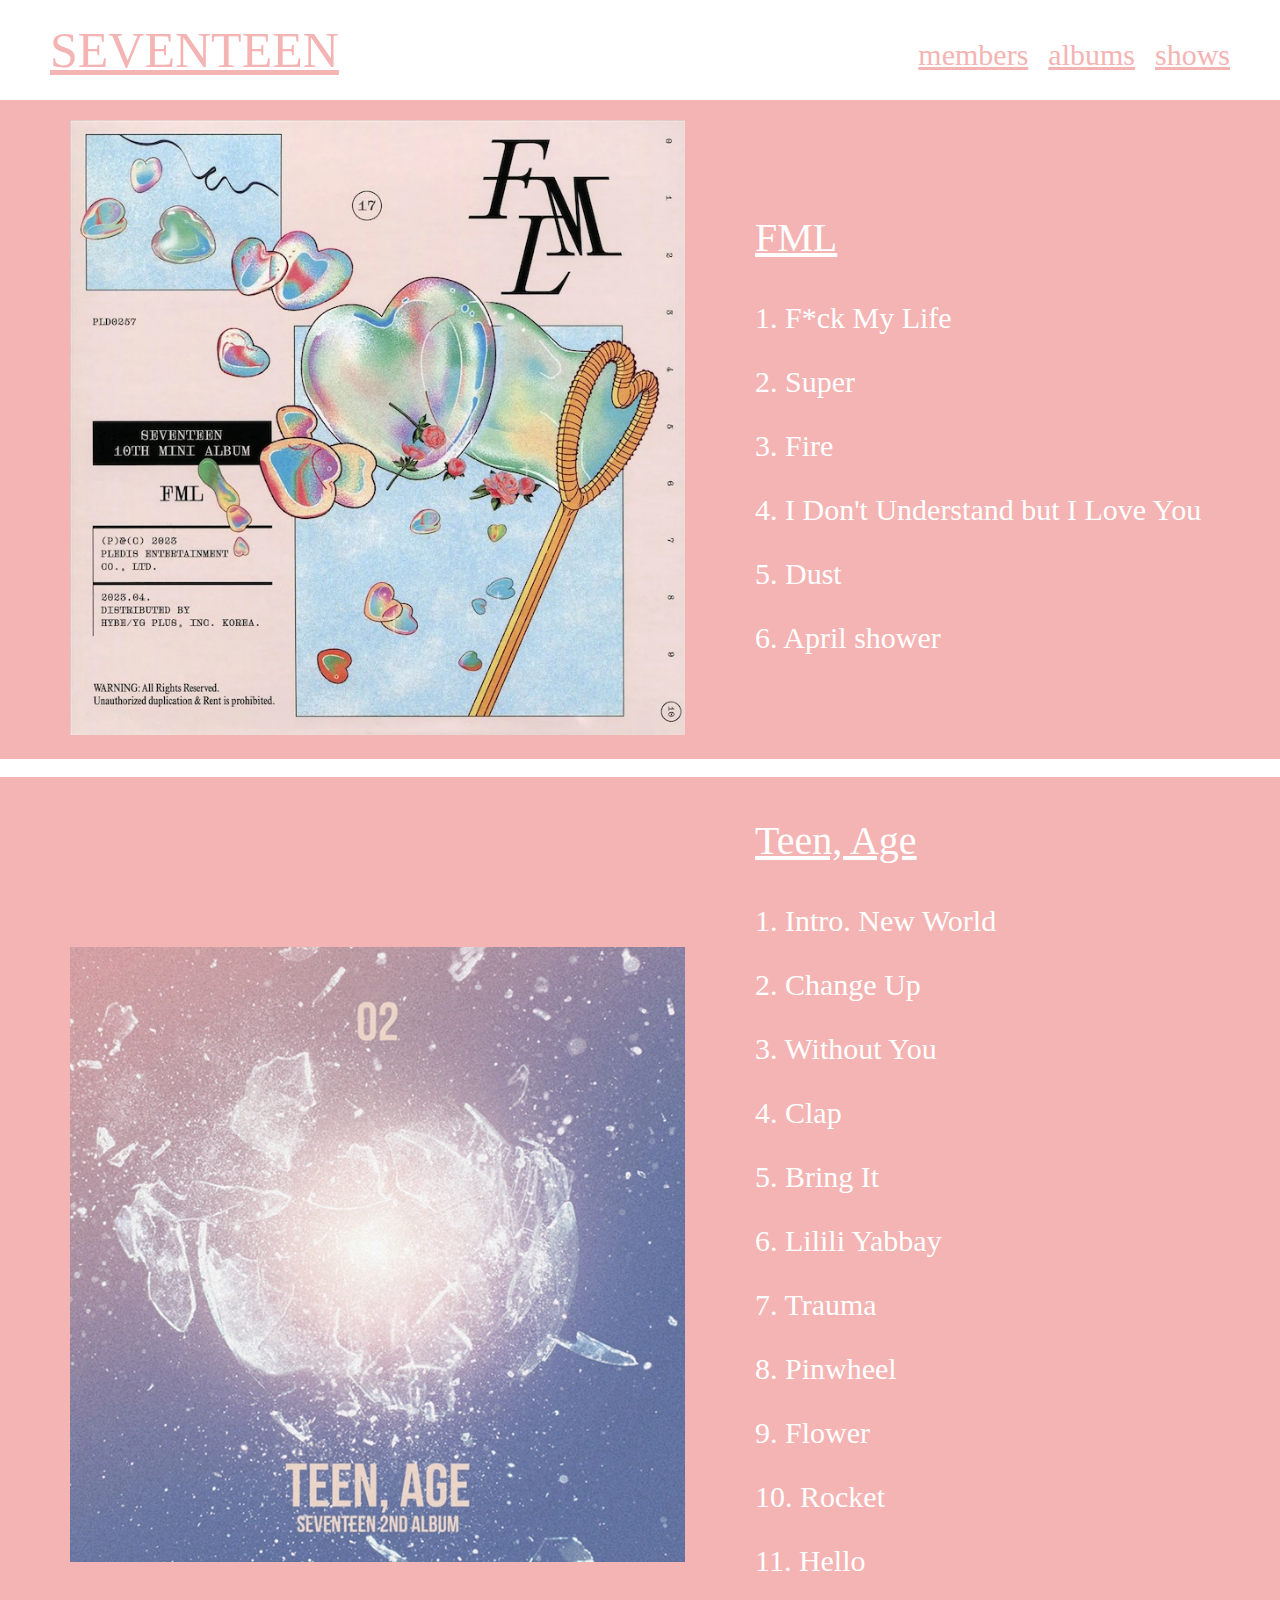
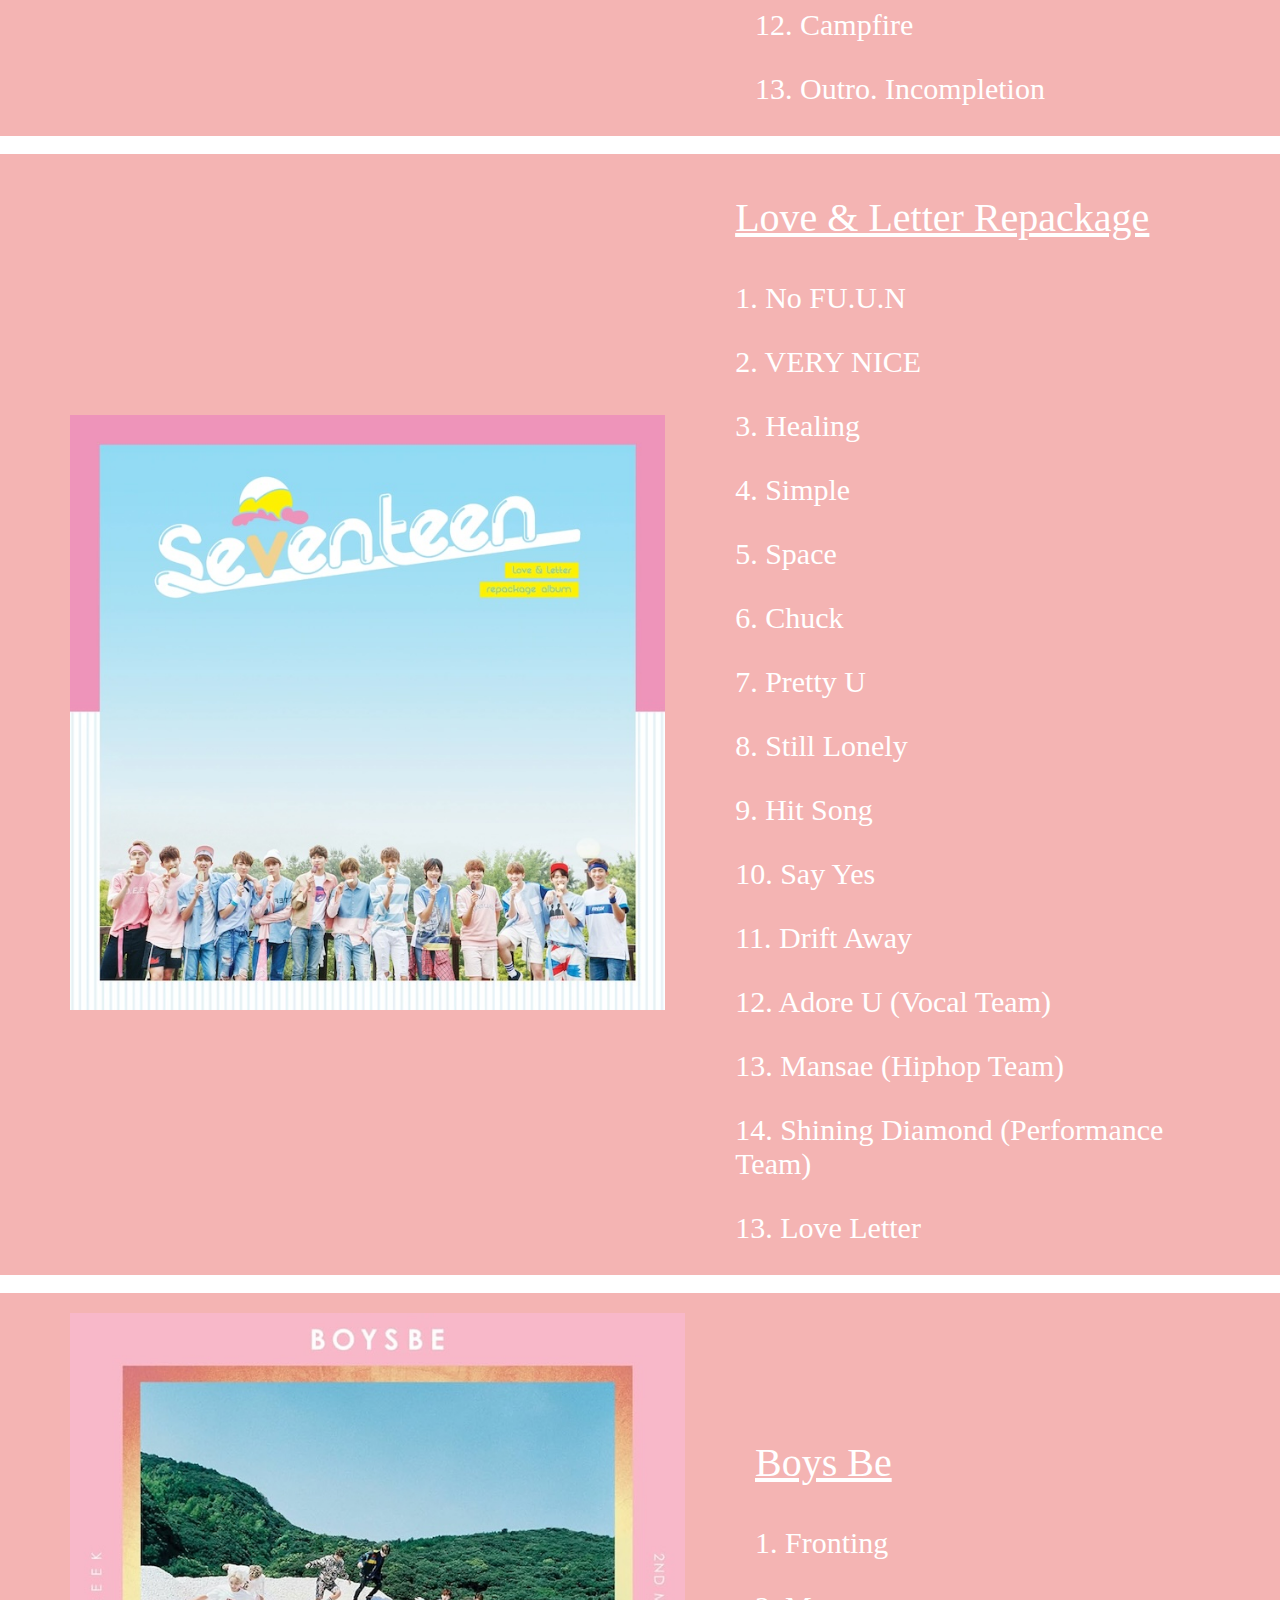
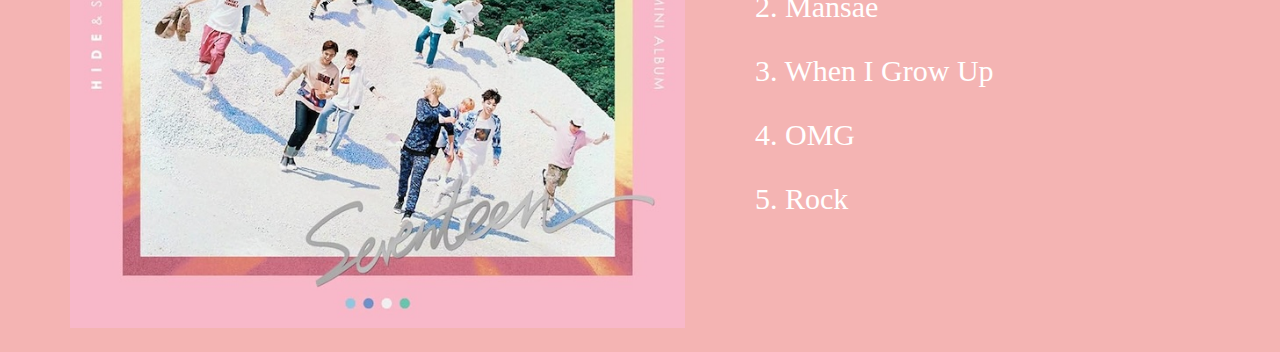
==== albums.html @ 80bde295 "This is my midterm site" ====
<!DOCTYPE html>
<html>
<head>
	<meta charset="utf-8">
	<meta name="viewport" content="width=device-width, initial-scale=1">
	<link rel="stylesheet" type="text/css" href="style.css">
	<title>albums</title>
</head>
<body>
	<div class="navigator">
		<div class="button1"><a href="index.html">SEVENTEEN</a></div>

		<div class="navigator1">
		<div class="button"><a href="members.html">members</a></div>
		<div class="button"><a href="albums.html">albums</a></div>
		<div class="button"><a href="shows.html">shows</a></div>
		</div>
	</div>

	<div class="albums">
		<div class="albumcover"><a href="https://open.spotify.com/album/1JBzeeCJ3axQMVkqWbKh0I?si=pcQybGTaSi-k6mkWJVpyJg"><img src="fml.jpeg" style="width: 100%; height: 100%;"></a></div>
		<div class="descriptiona">
			<p class="albumname"><a href="https://open.spotify.com/album/1JBzeeCJ3axQMVkqWbKh0I?si=pcQybGTaSi-k6mkWJVpyJg">FML</a></p>
			<p>1. F*ck My Life</p>
			<p>2. Super</p>
			<p>3. Fire</p>
			<p>4. I Don't Understand but I Love You</p>
			<p>5. Dust</p>
			<p>6. April shower</p>
		</div>
	</div>
	<br>
	<div class="albums">
		<div class="albumcover"><a href="https://open.spotify.com/album/5aHdNainJWMc3n2AqfiOg5?si=Ise_SypOTqKGBBrIMsXgfw"><img src="teenage.jpeg" style="width: 100%; height: 100%;"></a></div>
		<div class="descriptiona">
			<p class="albumname"><a href="https://open.spotify.com/album/5aHdNainJWMc3n2AqfiOg5?si=Ise_SypOTqKGBBrIMsXgfw">Teen, Age</a></p>
			<p>1. Intro. New World</p>
			<p>2. Change Up</p>
			<p>3. Without You</p>
			<p>4. Clap</p>
			<p>5. Bring It</p>
			<p>6. Lilili Yabbay</p>
			<p>7. Trauma</p>
			<p>8. Pinwheel</p>
			<p>9. Flower</p>
			<p>10. Rocket</p>
			<p>11. Hello</p>
			<p>12. Campfire</p>
			<p>13. Outro. Incompletion</p>
		</div>
	</div>
	<br>
	<div class="albums">
		<div class="albumcover"><a href="https://open.spotify.com/album/7mP7AFehQDonPKEQiXvpvB?si=qdcS0uqdTvGX3zk4WMymvQ"><img src="loveletterrepackage.jpeg" style="width: 100%; height: 100%;"></a></div>
		<div class="descriptiona">
			<p class="albumname"><a href="https://open.spotify.com/album/7mP7AFehQDonPKEQiXvpvB?si=qdcS0uqdTvGX3zk4WMymvQ">Love & Letter Repackage</a></p>
			<p>1. No FU.U.N</p>
			<p>2. VERY NICE</p>
			<p>3. Healing</p>
			<p>4. Simple</p>
			<p>5. Space</p>
			<p>6. Chuck</p>
			<p>7. Pretty U</p>
			<p>8. Still Lonely</p>
			<p>9. Hit Song</p>
			<p>10. Say Yes</p>
			<p>11. Drift Away</p>
			<p>12. Adore U (Vocal Team)</p>
			<p>13. Mansae (Hiphop Team)</p>
			<p>14. Shining Diamond (Performance Team)</p>
			<p>13. Love Letter</p>
		</div>
	</div>
	<br>
	<div class="albums">
		<div class="albumcover"><a href="https://open.spotify.com/album/18aXrsD7zdPD6NSIfdwExD?si=NzVNGzzzT3SLci0Tb4jmgQ"><img src="boysbe.jpg" style="width: 100%; height: 100%;"></a></div>
		<div class="descriptiona">
			<p class="albumname"><a href="https://open.spotify.com/album/18aXrsD7zdPD6NSIfdwExD?si=NzVNGzzzT3SLci0Tb4jmgQ">Boys Be</a></p>
			<p>1. Fronting</p>
			<p>2. Mansae</p>
			<p>3. When I Grow Up</p>
			<p>4. OMG</p>
			<p>5. Rock</p>
		</div>
	</div>

</body>
</html>
---- style.css ----
body {
	box-sizing: border-box;
	margin: 0px;
}

.navigator {
	display: flex;
	padding-left: 50px;
	padding-right: 50px;
	justify-content: space-between;
	font-family: 'Gulfs Display';
	height: 100px;
	align-items: center;
}

.button {
	font-size: 30px;
	padding-top: 10px;
	text-align: center;
	padding-left: 20px;
}

.navigator1 {
	display: flex;
}

.button1 {
	width: 330px;
	font-size: 50px;
}

a:visited, a:link {
	color: #f4b4b3;
}

a:active {
	color: #91a8d0;
}

a:hover {
	color: #91a8d0;
}

.albumname > a, .albumname > a:visited {
	color: #fff;
}

.albumname > a:hover{
	color: #91a8d0;
}

.description {
	padding-left: 50px;
	padding-right: 50px;
	padding-top: 20px;
	font-family: "Chalkboard";
	font-size: 20px;
	line-height: 22px;
	color: #91a8d0;
	height: auto;
}

.members1 {
	display: flex;
	padding-right: 50px;
	flex-wrap: wrap;
}

.members2 {
	padding-left: 50px;
	font-family: 'Gulfs Display';
	font-size: 40px;
	line-height: 0px;
	width: 29%;
}

.albums {
	display: flex;
	align-items: center;
	background: #f4b4b3;
	padding-left: 50px;
}

.albumcover {
	width: 50%;
	height: auto;
	max-height: 100%;
	padding: 20px;
}

.descriptiona {
	padding-right: 50px;
	padding-left: 50px;
	font-family: "Chalkboard";
	font-size: 30px;
	color: #fff;
}

.albumname {
		font-family: 'Gulfs Display';
		font-size: 40px;
}

.goingseventeen {
	display: flex;
	flex-wrap: wrap;
	justify-content: space-around;
}

.members2 > a, .members2 > a:visited {
	color: #000;
}

.members2 > a:hover{
	color: #f4b4b3;
}
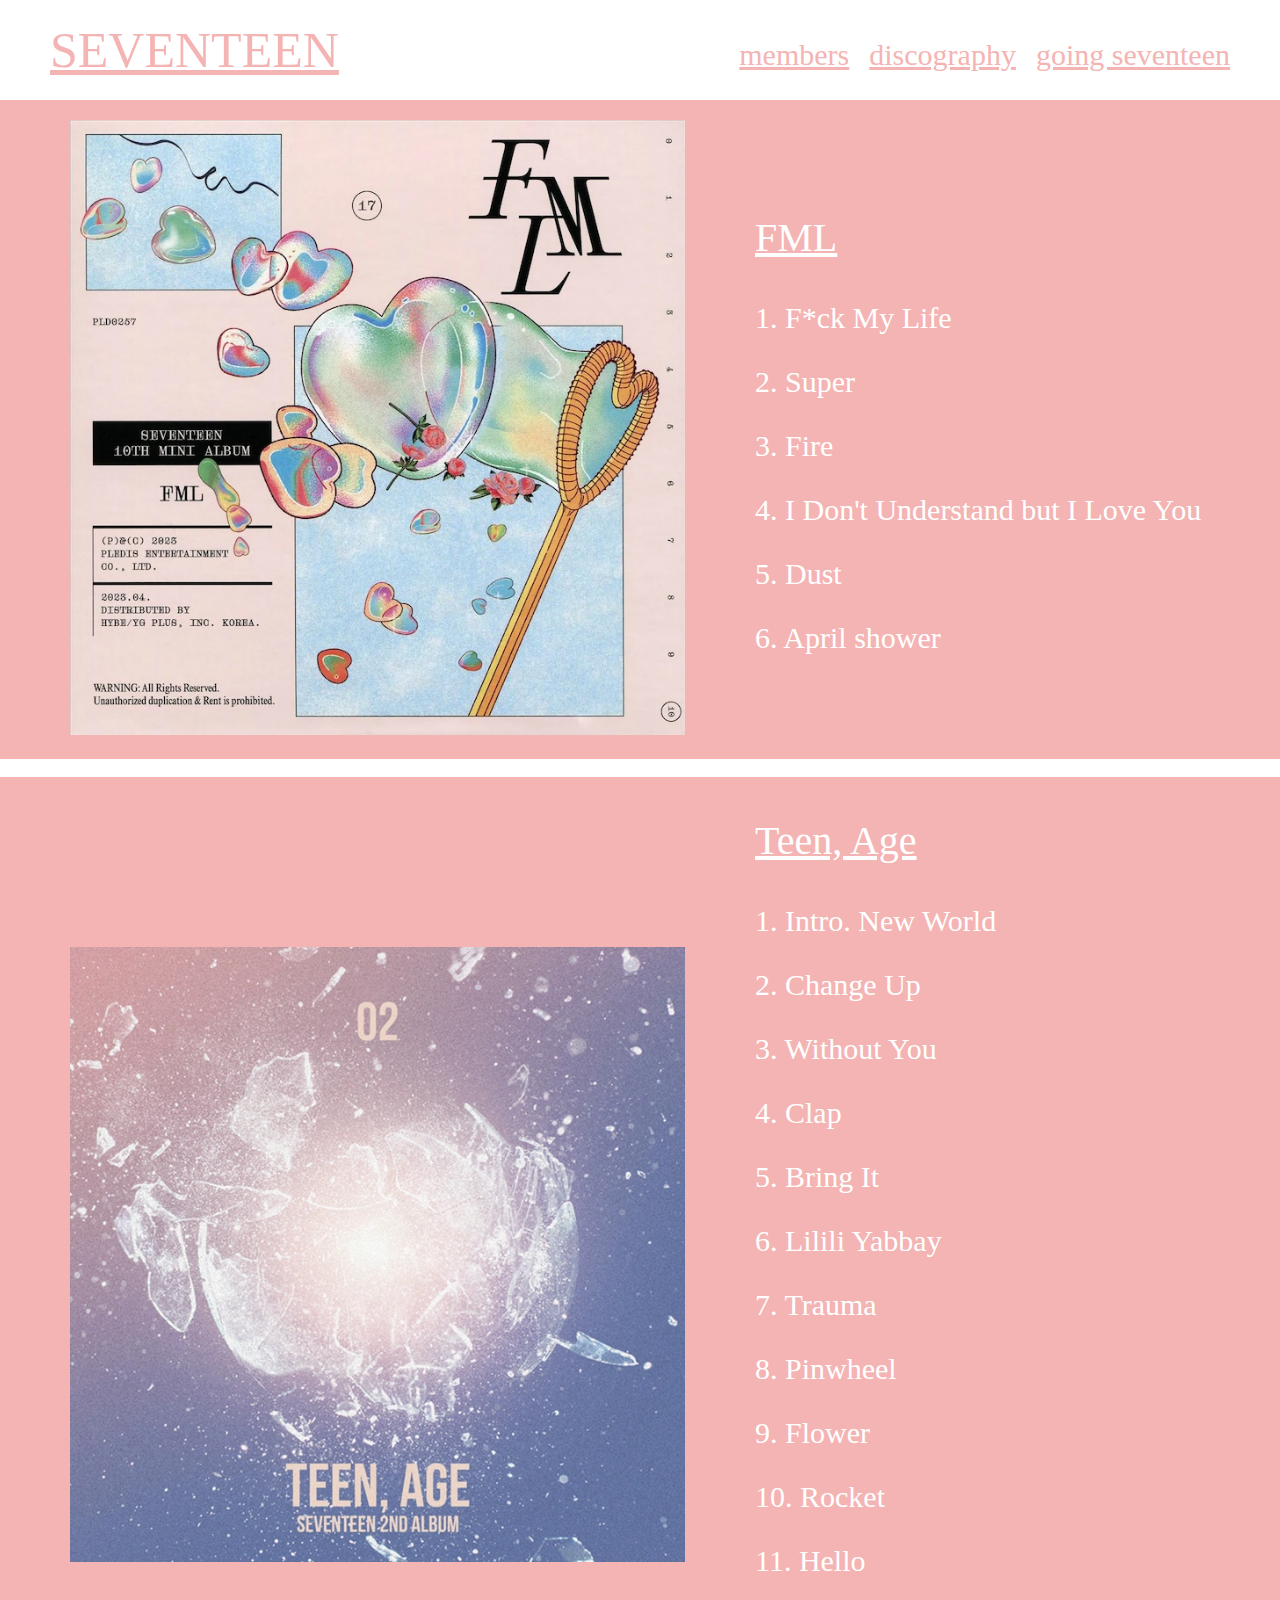
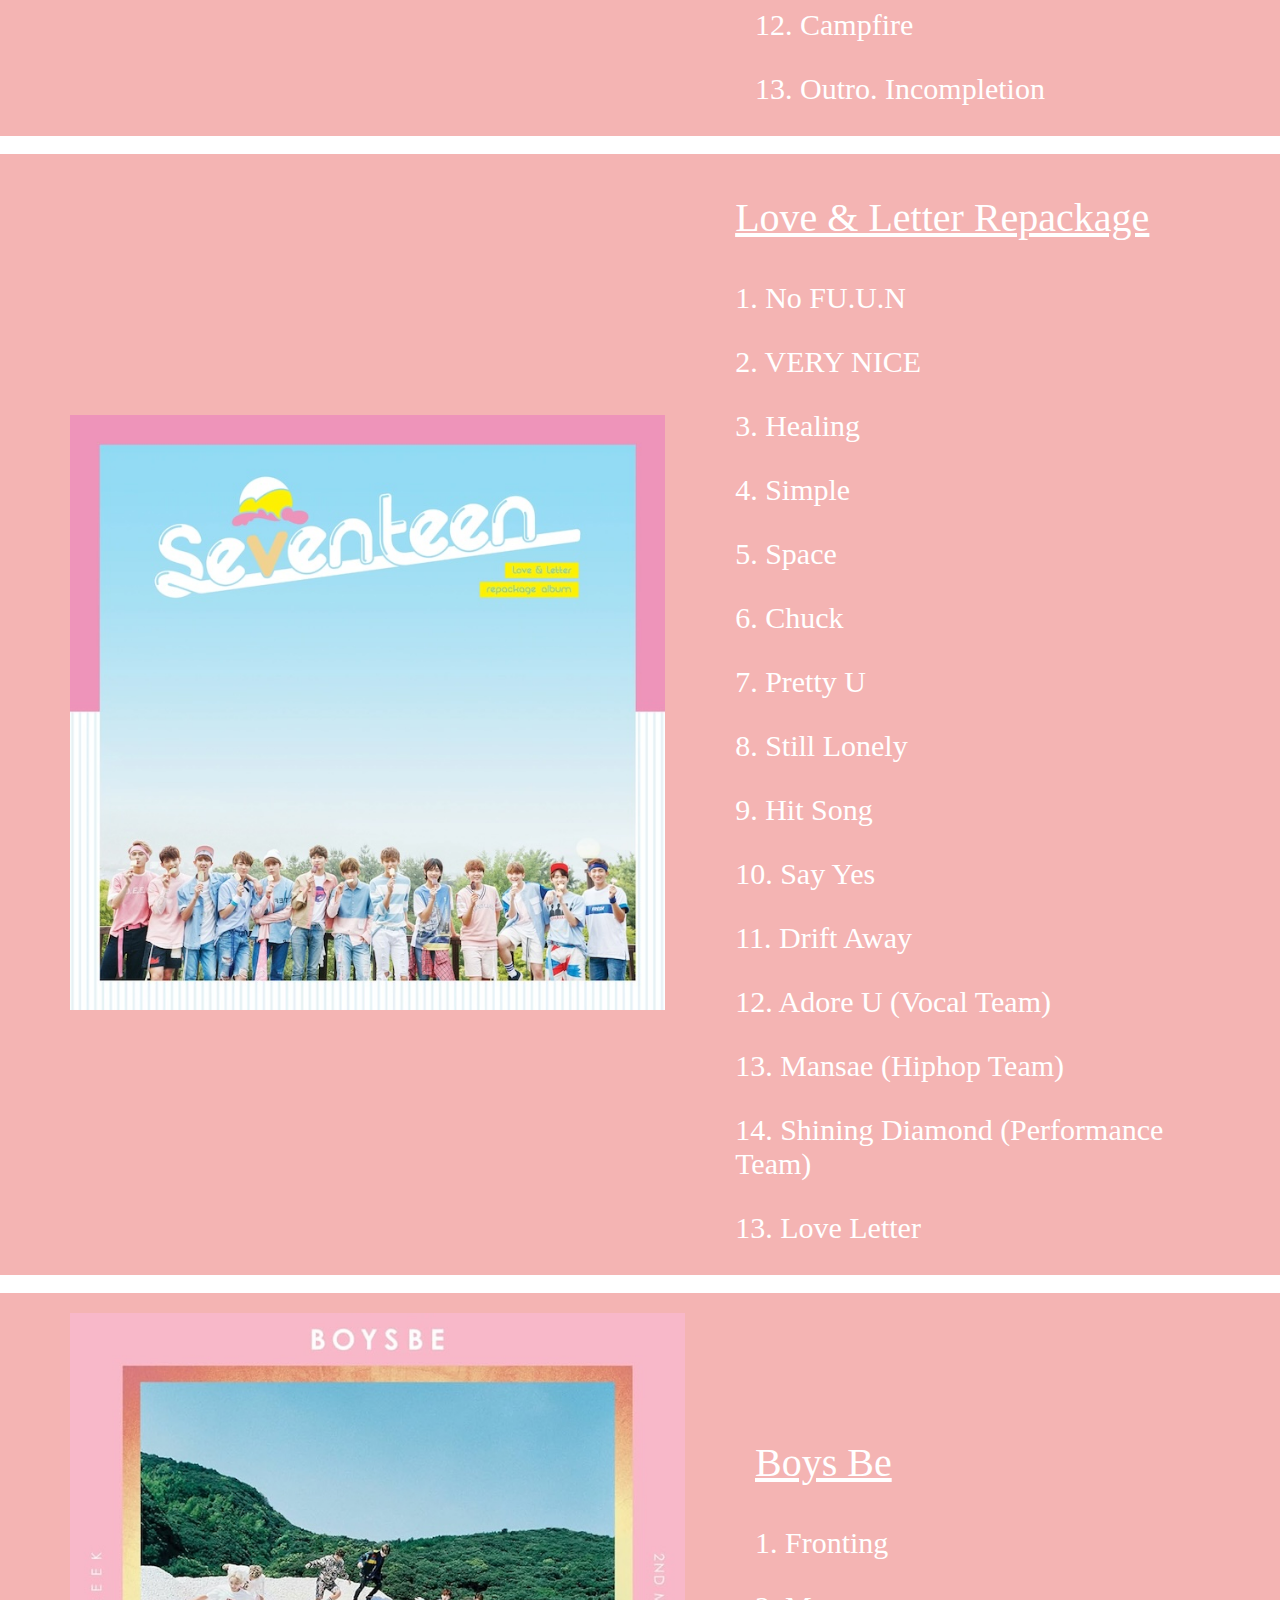
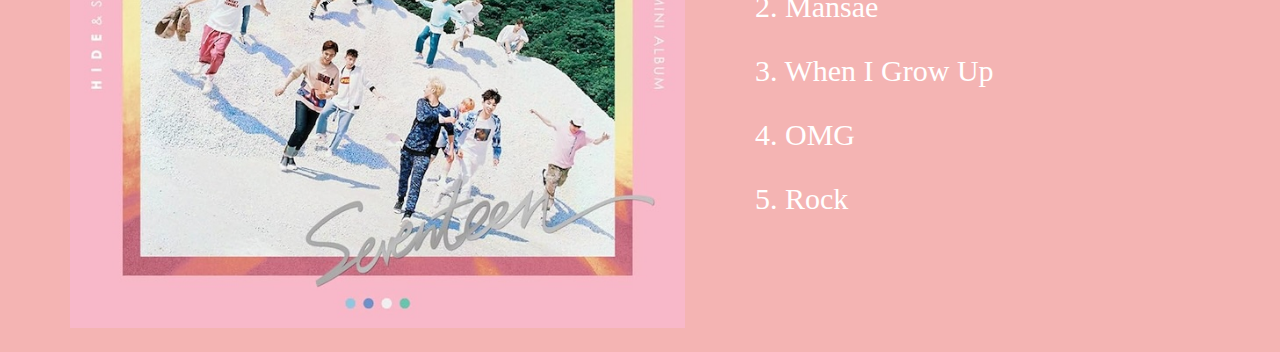
==== commit cd62ef99: "This is my midterm site" ====
--- a/albums.html
+++ b/albums.html
@@ -4,7 +4,7 @@
 	<meta charset="utf-8">
 	<meta name="viewport" content="width=device-width, initial-scale=1">
 	<link rel="stylesheet" type="text/css" href="style.css">
-	<title>albums</title>
+	<title>discography</title>
 </head>
 <body>
 	<div class="navigator">
@@ -12,8 +12,8 @@
 
 		<div class="navigator1">
 		<div class="button"><a href="members.html">members</a></div>
-		<div class="button"><a href="albums.html">albums</a></div>
-		<div class="button"><a href="shows.html">shows</a></div>
+		<div class="button"><a href="albums.html">discography</a></div>
+		<div class="button"><a href="shows.html">going seventeen</a></div>
 		</div>
 	</div>
 
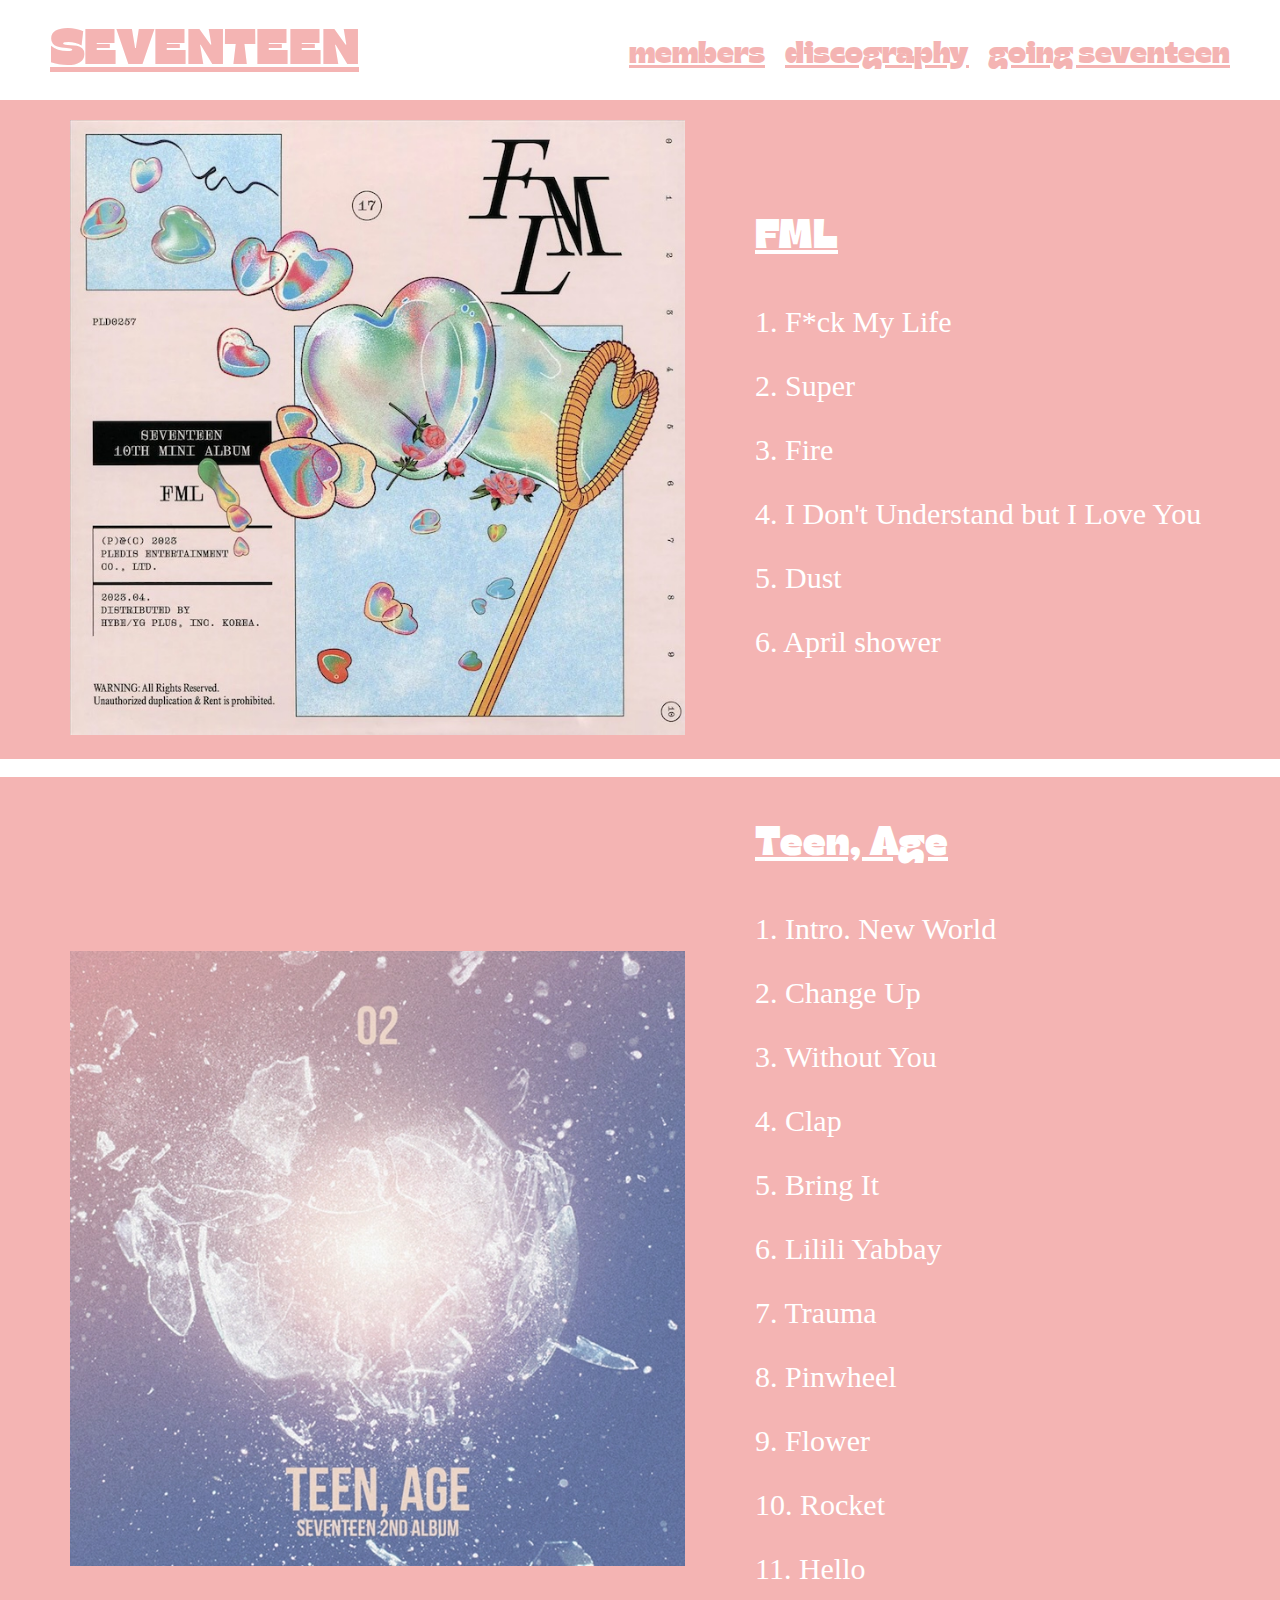
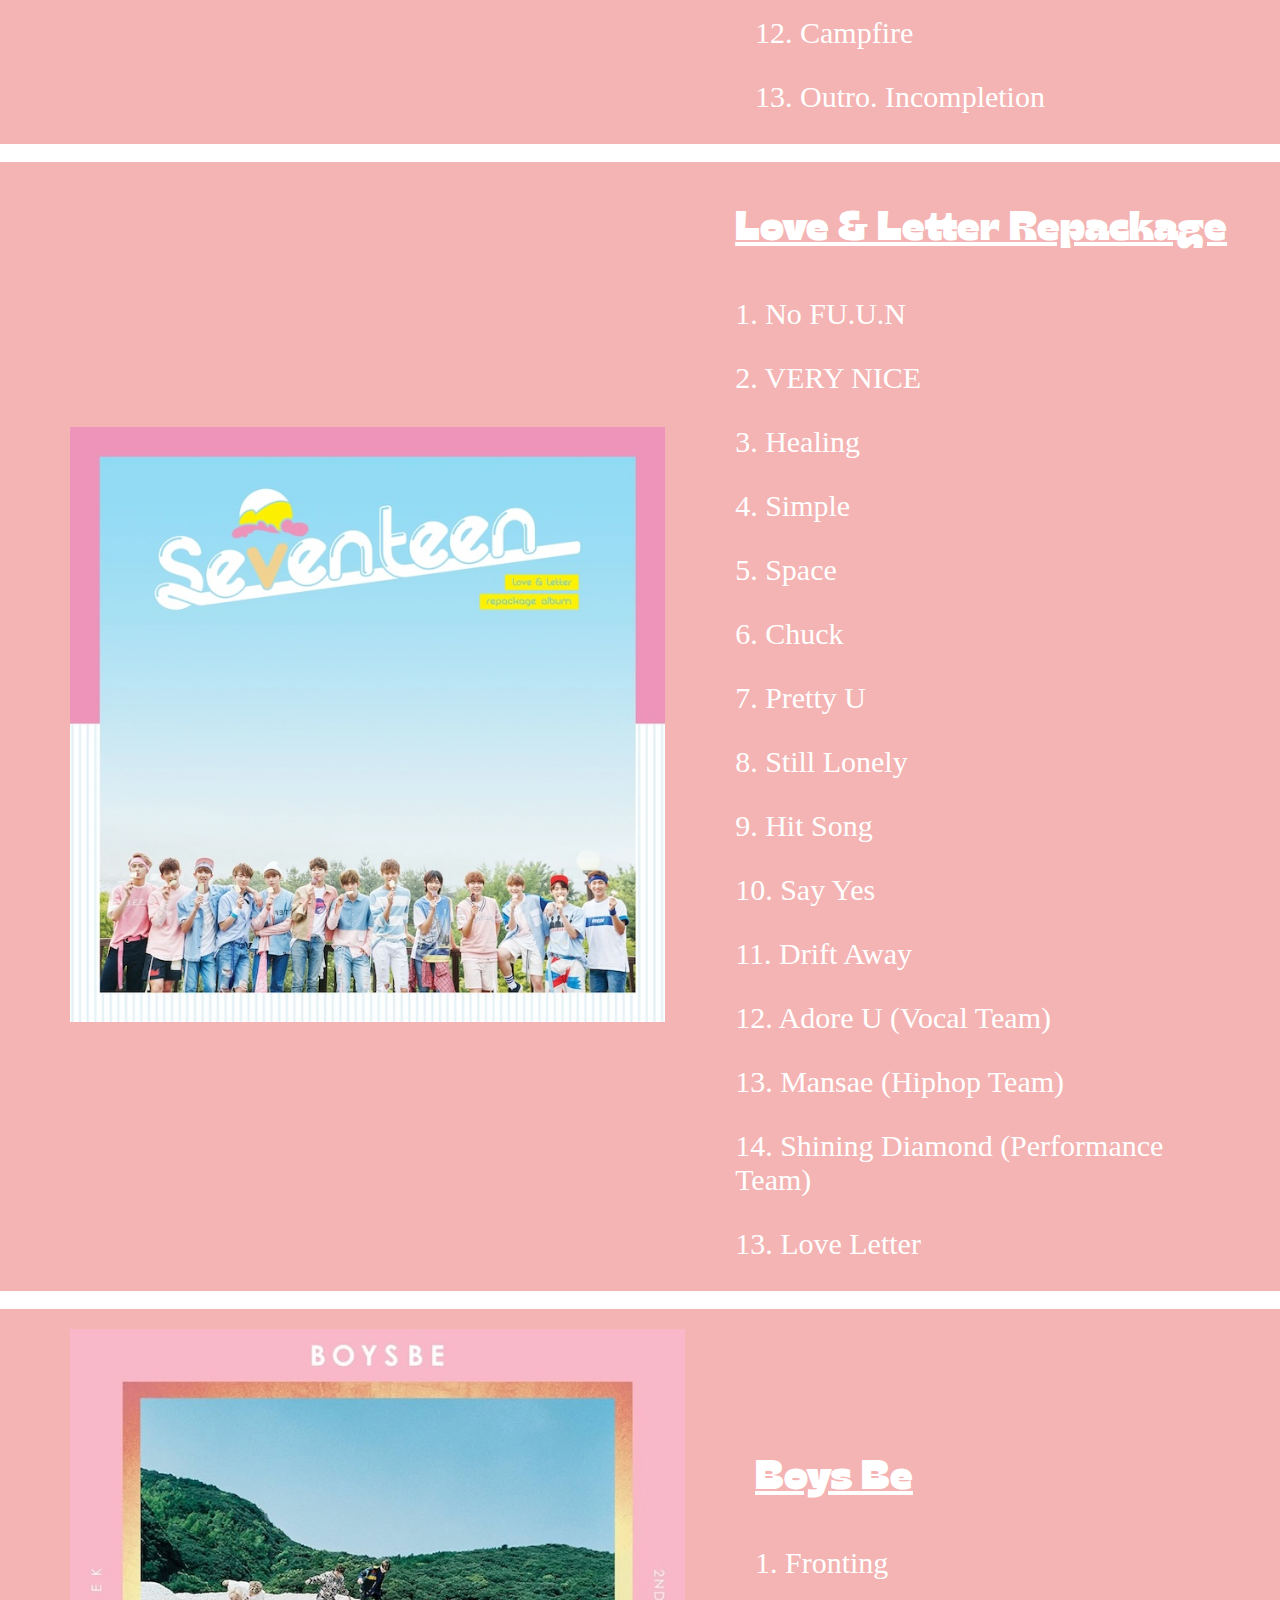
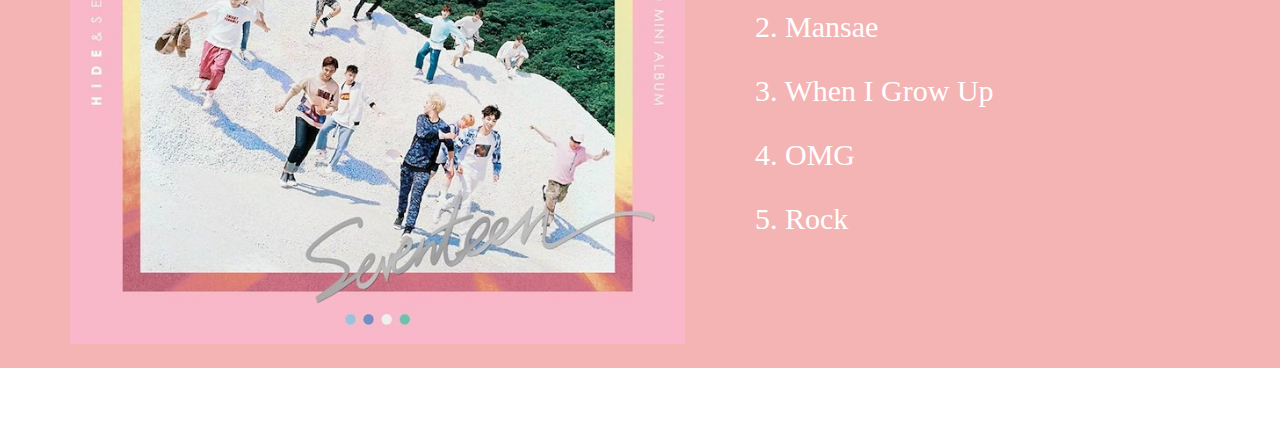
==== commit 2376fc11: "This is my midterm media query revision site." ====
--- a/albums.html
+++ b/albums.html
@@ -14,6 +14,14 @@
 		<div class="button"><a href="members.html">members</a></div>
 		<div class="button"><a href="albums.html">discography</a></div>
 		<div class="button"><a href="shows.html">going seventeen</a></div>
+		</div>
+	</div>
+	<div class="navigatorsmall">
+		<p><div class="button1small"><a href="index.html">SEVENTEEN</a></div></p>
+		<div class="navigator1small">
+		<P><div class="buttonsmall"><a href="members.html">members</a></div></p>
+		<p><div class="buttonsmall"><a href="albums.html">discography</a></div></p>
+		<p><div class="buttonsmall"><a href="shows.html">going seventeen</a></div></p>
 		</div>
 	</div>
 
@@ -84,5 +92,72 @@
 		</div>
 	</div>
 
+	<div class="albumssmall">
+		<div class="albumcoversmall"><a href="https://open.spotify.com/album/1JBzeeCJ3axQMVkqWbKh0I?si=pcQybGTaSi-k6mkWJVpyJg"><img src="fml.jpeg" style="width: 100%; height: 100%;"></a></div>
+		<div class="descriptionasmall">
+			<p class="albumnamesmall"><a href="https://open.spotify.com/album/1JBzeeCJ3axQMVkqWbKh0I?si=pcQybGTaSi-k6mkWJVpyJg">FML</a></p>
+			<p>1. F*ck My Life</p>
+			<p>2. Super</p>
+			<p>3. Fire</p>
+			<p>4. I Don't Understand but I Love You</p>
+			<p>5. Dust</p>
+			<p>6. April shower</p>
+		</div>
+	</div>
+	<br>
+	<div class="albumssmall">
+		<div class="albumcoversmall"><a href="https://open.spotify.com/album/5aHdNainJWMc3n2AqfiOg5?si=Ise_SypOTqKGBBrIMsXgfw"><img src="teenage.jpeg" style="width: 100%; height: 100%;"></a></div>
+		<div class="descriptionasmall">
+			<p class="albumnamesmall"><a href="https://open.spotify.com/album/5aHdNainJWMc3n2AqfiOg5?si=Ise_SypOTqKGBBrIMsXgfw">Teen, Age</a></p>
+			<p>1. Intro. New World</p>
+			<p>2. Change Up</p>
+			<p>3. Without You</p>
+			<p>4. Clap</p>
+			<p>5. Bring It</p>
+			<p>6. Lilili Yabbay</p>
+			<p>7. Trauma</p>
+			<p>8. Pinwheel</p>
+			<p>9. Flower</p>
+			<p>10. Rocket</p>
+			<p>11. Hello</p>
+			<p>12. Campfire</p>
+			<p>13. Outro. Incompletion</p>
+		</div>
+	</div>
+	<br>
+	<div class="albumssmall">
+		<div class="albumcoversmall"><a href="https://open.spotify.com/album/7mP7AFehQDonPKEQiXvpvB?si=qdcS0uqdTvGX3zk4WMymvQ"><img src="loveletterrepackage.jpeg" style="width: 100%; height: 100%;"></a></div>
+		<div class="descriptionasmall">
+			<p class="albumnamesmall"><a href="https://open.spotify.com/album/7mP7AFehQDonPKEQiXvpvB?si=qdcS0uqdTvGX3zk4WMymvQ">Love & Letter Repackage</a></p>
+			<p>1. No FU.U.N</p>
+			<p>2. VERY NICE</p>
+			<p>3. Healing</p>
+			<p>4. Simple</p>
+			<p>5. Space</p>
+			<p>6. Chuck</p>
+			<p>7. Pretty U</p>
+			<p>8. Still Lonely</p>
+			<p>9. Hit Song</p>
+			<p>10. Say Yes</p>
+			<p>11. Drift Away</p>
+			<p>12. Adore U (Vocal Team)</p>
+			<p>13. Mansae (Hiphop Team)</p>
+			<p>14. Shining Diamond (Performance Team)</p>
+			<p>13. Love Letter</p>
+		</div>
+	</div>
+	<br>
+	<div class="albumssmall">
+		<div class="albumcoversmall"><a href="https://open.spotify.com/album/18aXrsD7zdPD6NSIfdwExD?si=NzVNGzzzT3SLci0Tb4jmgQ"><img src="boysbe.jpg" style="width: 100%; height: 100%;"></a></div>
+		<div class="descriptionasmall">
+			<p class="albumnamesmall"><a href="https://open.spotify.com/album/18aXrsD7zdPD6NSIfdwExD?si=NzVNGzzzT3SLci0Tb4jmgQ">Boys Be</a></p>
+			<p>1. Fronting</p>
+			<p>2. Mansae</p>
+			<p>3. When I Grow Up</p>
+			<p>4. OMG</p>
+			<p>5. Rock</p>
+		</div>
+	</div>
+
 </body>
 </html>--- a/style.css
+++ b/style.css
@@ -1,3 +1,34 @@
+@font-face {
+  font-family: 'Gulfs Display';
+  src: url(GulfsDisplay-Normal.ttf);
+}
+
+@font-face {
+  font-family: 'Gaelle';
+  src: url(Gaelle001.ttf);
+}
+
+@media screen and (min-width: 600px) {
+	.navigatorsmall {
+		display: none;
+	}
+	.descriptionsmall, .descriptiongosesmall {
+		display: none;
+	}
+	.goingseventeensmall {
+		display: none;
+	}
+	.members1small {
+		display: none;
+	}
+	.members2small {
+		display: none;
+	}
+	.albumssmall, .albumnamesmall, .albumcoversmall, .descriptionasmall {
+		display: none;
+	}
+}
+
 body {
 	box-sizing: border-box;
 	margin: 0px;
@@ -49,11 +80,30 @@
 	color: #91a8d0;
 }
 
+.albumnamesmall > a, .albumnamesmall > a:visited {
+	color: #fff;
+}
+
+.albumnamesmall > a:hover{
+	color: #91a8d0;
+}
+
 .description {
 	padding-left: 50px;
 	padding-right: 50px;
 	padding-top: 20px;
-	font-family: "Chalkboard";
+	font-family: 'Gaelle';
+	font-size: 20px;
+	line-height: 22px;
+	color: #91a8d0;
+	height: auto;
+}
+
+.descriptiongose {
+	padding-left: 50px;
+	padding-right: 50px;
+	padding-top: 20px;
+	font-family: 'Gaelle';
 	font-size: 20px;
 	line-height: 22px;
 	color: #91a8d0;
@@ -91,7 +141,7 @@
 .descriptiona {
 	padding-right: 50px;
 	padding-left: 50px;
-	font-family: "Chalkboard";
+	font-family: 'Gaelle';
 	font-size: 30px;
 	color: #fff;
 }
@@ -105,6 +155,7 @@
 	display: flex;
 	flex-wrap: wrap;
 	justify-content: space-around;
+	margin-bottom: 50px;
 }
 
 .members2 > a, .members2 > a:visited {
@@ -113,4 +164,109 @@
 
 .members2 > a:hover{
 	color: #f4b4b3;
-}+}
+
+.members2small > a, .members2small > a:visited {
+	color: #000;
+}
+
+.members2small > a:hover{
+	color: #f4b4b3;
+}
+
+@media screen and (max-width: 600px) {
+	.navigator {
+		display: none;
+	}
+	.navigatorsmall {
+		padding-left: 50px;
+		padding-right: 50px;
+		font-family: 'Gulfs Display';
+		text-align: center;
+		padding-top: 10px;
+	}
+
+	.buttonsmall {
+		font-size: 30px;
+		text-align: center;
+		line-height: 20px;
+	}
+
+	.button1small {
+		font-size: 50px;
+		text-align: center;
+		line-height: 40px;
+	}
+	.description {
+		display: none;
+	}
+	.descriptionsmall {
+	padding-left: 20px;
+	padding-right: 20px;
+	font-family: 'Gaelle';
+	font-size: 20px;
+	line-height: 22px;
+	color: #91a8d0;
+	height: auto;
+	}
+	.goingseventeen {
+		display: none;
+	}
+	.goingseventeensmall {
+	width: 100%;
+	}
+	.members1 {
+		display: none;
+	}
+	.members2 {
+		display: none;
+	}
+	.members1small {
+	padding-right: 20px;
+	}
+	.members2small {
+	padding-left: 20px;
+	font-family: 'Gulfs Display';
+	font-size: 40px;
+	line-height: 0px;
+	width: 100%%;
+	}
+	.albums, .albumname, .albumcover, .descriptiona {
+		display: none;
+	}
+	.albumssmall {
+	background: #f4b4b3;
+	margin-top: 0px;
+	}
+.albumcoversmall {
+	padding-left: 20px;
+	padding-right: 20px;
+	padding-top: 20px;
+	}
+.descriptionasmall {
+	padding-right: 20px;
+	padding-left: 20px;
+	font-family: 'Gaelle';
+	font-size: 20px;
+	line-height: 25px;
+	padding-bottom: 20px;
+	color: #fff;
+	}
+.albumnamesmall {
+		font-family: 'Gulfs Display';
+		font-size: 40px;
+		line-height: 40px;
+	}
+.descriptiongose {
+	display: none;
+}
+.descriptiongosesmall {
+	padding-left: 20px;
+	padding-right: 20px;
+	font-family: 'Gaelle';
+	font-size: 20px;
+	line-height: 22px;
+	color: #91a8d0;
+	height: auto;
+	}
+}
